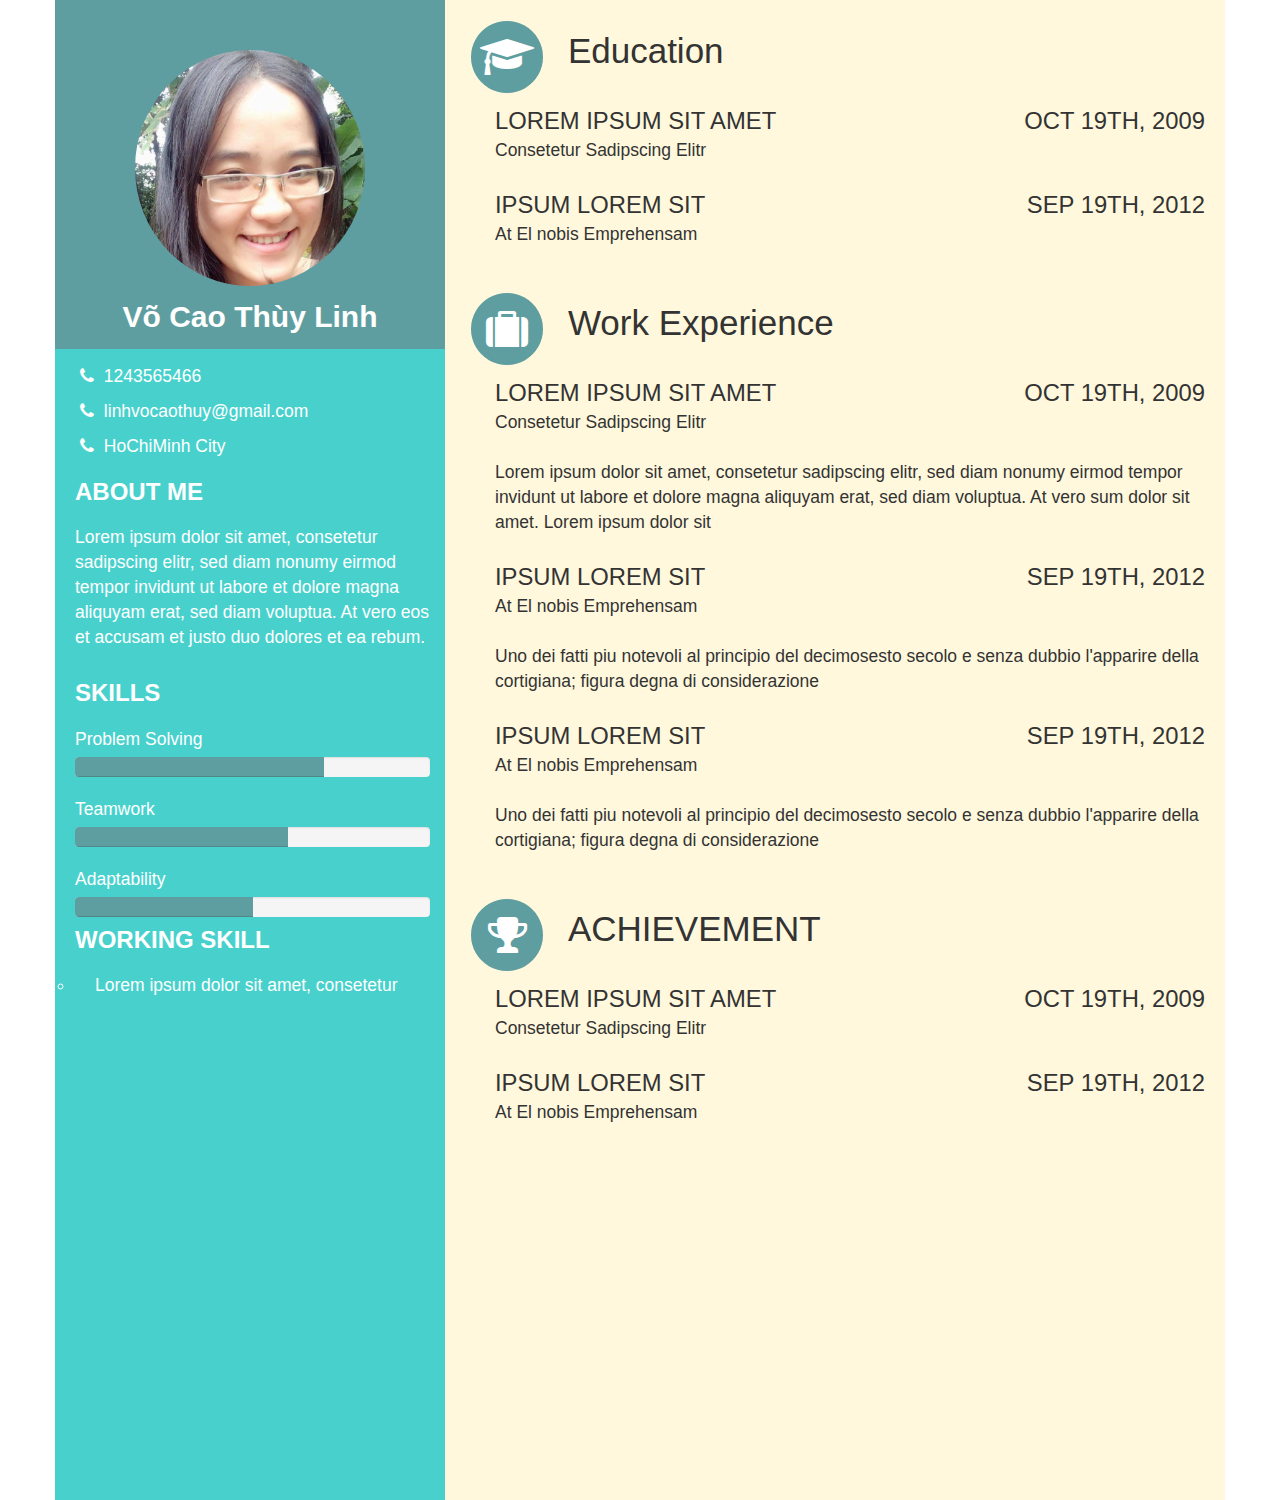
==== CV.html @ 3fe2bc41 "Added new CV" ====
<!DOCTYPE html>
<html>
	<head >
		<link rel="stylesheet" type="text/css" href="css/CV.css">
		
		<link rel="stylesheet" type="text/css" href="css/font-awesome.css">

		<link rel="stylesheet" type="text/css" href="css/bootstrap.css">

		<title>CV - Võ Cao Thùy Linh</title>
		<meta charset="utf-8" content="text/html">
	</head>

	<body>
	<div class="container column" style="background-color:cornsilk; padding: 0px">
		<div class="col-sm-4 column" style="padding: 0px; text-align: center; background-color: #48D1CC; height: 1500px" >

			<div style="background-color: cadetblue">
				<img id="ava" src="ava2.jpg" class="img-circle" width="230" height="236">
				<p class="caption" id="caption"> Võ Cao Thùy Linh </p>
			</div>

<!-- 			CONTACT -->
			<div class="leftcol">
				<ul>
					<li>
					<span class="whitefont">
						<i class="fa fa-phone icon" aria-hidden="true"></i>
							1243565466
					</span>

					</li>
					<li>
					<span class="whitefont">
						<i class="fa fa-phone icon" aria-hidden="true"></i>
							linhvocaothuy@gmail.com
					</span>

					</li>
					<li>
					<span class="whitefont">
						<i class="fa fa-phone icon" aria-hidden="true"></i>
							HoChiMinh City
					</span>

					</li>
				</ul>
			</div>

<!-- 			ABOUT ME -->
			<div class="leftcol">
				<h3 class="title">ABOUT ME</h3>
				<p class="para">
					Lorem ipsum dolor sit amet, consetetur sadipscing elitr, sed diam nonumy eirmod tempor invidunt ut labore et dolore magna aliquyam erat, sed diam voluptua. At vero eos et accusam et justo duo dolores et ea rebum.
				</p>			
			</div>	

<!-- 			SKILL -->
			<div class="leftcol">
				<h3 class="title">SKILLS</h3>
		<!-- Each skill and  progress bar -->
				<div>
				<p class="para">Problem Solving</p>

				<div class="progress-bar2" >
				  <div class="progress" style="margin-bottom: 0px">
				    <div class="progress-bar " role="progressbar"  aria-valuemin="0" aria-valuemax="100" style="width:70%; background-color: cadetblue">
				    </div>
				  </div>
				 </div>
				 </div>
				<div>
				<p class="para">Teamwork</p>

				<div class="progress-bar2" >
				  <div class="progress" style="margin-bottom: 0px">
				    <div class="progress-bar " role="progressbar"  aria-valuemin="0" aria-valuemax="100" style="width:60%; background-color: cadetblue">
				      </div>
				  </div>
				 </div>
				 </div>

				 <p class="para">Adaptability</p>

				<div class="progress-bar2" >
				  <div class="progress" style="margin-bottom: 0px">
				    <div class="progress-bar " role="progressbar"  aria-valuemin="0" aria-valuemax="100" style="width:50%; background-color: cadetblue">
				      </div>
				  </div>
				 </div>
				 </div>
<!-- 		WORKING SKILL -->
			<div class="leftcol">
				<h3 class="title">WORKING SKILL</h3>
				<ul class="bullet" style="padding-top: 0px">
				<li class="para bullet">
					Lorem ipsum dolor sit amet, consetetur 
				</li>			
			</div>	

		</div>

<!-- 		LEFT COLUMN -->
		<div class="col-sm-8 column" style=" padding: 0px; margin: 0px;">
			
<!-- 		EDUCATION -->
			<div>
				<li style="padding-top: 15px" >
					<span class="fa-stack fa-3x right-icon">
				  	<i class="fa fa-circle fa-stack-2x icon-background "></i>
				  	<i class="fa fa-graduation-cap fa-stack-1x" style="color: white"></i>
					</span>
					<span class="title-right">Education</span>


				<li class="sub-title">
					LOREM IPSUM SIT AMET 
					<span class="sub-title-date">OCT 19TH, 2009</span>		
				</li>

				<li class="right-para">
					Consetetur Sadipscing Elitr
				</li>

				<li class="sub-title">
					IPSUM LOREM  SIT
					<span class="sub-title-date">SEP 19TH, 2012</span>		
				</li>

				<li class="right-para">
					At El nobis Emprehensam
				</li>
			</div>

<!-- 			WORK EXPERIENCE -->
			<div>
					<li style="padding-top: 15px" >
					<span class="fa-stack fa-3x right-icon">
				  	<i class="fa fa-circle fa-stack-2x icon-background "></i>
				  	<i class="fa fa-suitcase fa-stack-1x" style="color: white"></i>
					</span>
					<span class="title-right">Work Experience</span>
					</li>

				<li class="sub-title">
					LOREM IPSUM SIT AMET 
					<span class="sub-title-date">OCT 19TH, 2009</span>		
				</li>

				<li class="right-para">
					Consetetur Sadipscing Elitr
				</li>
				<li class="right-para">
					Lorem ipsum dolor sit amet, consetetur sadipscing elitr, sed diam nonumy eirmod tempor invidunt ut labore et dolore magna aliquyam erat, sed diam voluptua. At vero sum dolor sit amet. Lorem ipsum dolor sit
				</li>

				<li class="sub-title">
					IPSUM LOREM  SIT
					<span class="sub-title-date">SEP 19TH, 2012</span>		
				</li>

				<li class="right-para">
					At El nobis Emprehensam
				</li>
				<li class="right-para">
				Uno dei fatti piu notevoli al principio del decimosesto secolo e senza dubbio l'apparire della cortigiana; figura degna di considerazione 
				</li>
			
				<li class="sub-title">
					IPSUM LOREM  SIT
					<span class="sub-title-date">SEP 19TH, 2012</span>		
				</li>

				<li class="right-para">
					At El nobis Emprehensam
				</li>
				<li class="right-para">
				Uno dei fatti piu notevoli al principio del decimosesto secolo e senza dubbio l'apparire della cortigiana; figura degna di considerazione 
				</li>

				</div>

<!-- 			ACHIEVEMENT -->
			<div>

				<li style="padding-top: 15px" >
					<span class="fa-stack fa-3x right-icon">
				  	<i class="fa fa-circle fa-stack-2x icon-background "></i>
				  	<i class="fa fa-trophy fa-stack-1x" style="color: white"></i>
					</span>
					<span class="title-right">ACHIEVEMENT</span>


				<li class="sub-title">
					LOREM IPSUM SIT AMET 
					<span class="sub-title-date">OCT 19TH, 2009</span>		
				</li>

				<li class="right-para">
					Consetetur Sadipscing Elitr
				</li>

				<li class="sub-title">
					IPSUM LOREM  SIT
					<span class="sub-title-date">SEP 19TH, 2012</span>		
				</li>

				<li class="right-para">
					At El nobis Emprehensam
				</li>
			</div>



		</div>

	</div>
	</body>
</html>
---- css/CV.css ----
@font-face {
    font-family: 'texgyreadventorregular';
    src: url('fonts/texgyreadventor-regular-webfont.ttf') format('truetype');
    font-weight: normal;
    font-style: normal;
}
@font-face {
     font-family: 'open_sansregular';
      src:url('fonts/OpenSans-Regular-webfont.ttf') format('truetype');
}
body {
	font-family: 'open_sansregular';
	background:#ffffff;
	font-size: 100%;

}
ul{
	list-style-type: none;
	padding-top: 15px;
	padding-left: 20px;
	margin-bottom: 0px;
}

ul li{
	padding-bottom: 10px;
}
li{
	list-style-type: none;
}



#caption {
	color: white;
	font-weight: bolder;
	font-size: 30px;
	padding: 10px;
	margin-bottom: 0px;
}

#ava{
	/*padding-bottom: 15px;*/
    margin-top: 50px;
}


.bullet{
	list-style-type: circle;
	color: white;
}

.leftcol{
	color: white;
	text-align: left !important;
}

.icon{
	color: white;
	font-size: 18px;
	font-weight: bold;
	padding-right: 5px;
	padding-left: 5px !important;
}

.whitefont{
	font-size: 125%;
	color: white;
}

.title{
	margin-top: 10px !important;
	margin-bottom: 0px !important;
	padding-left: 20px;
	font-weight: bold;
}

.title-right{
	margin-top: 0px !important;
	margin-bottom: 0px !important;
	font-size: 250%;

}

.para{
	padding-top: 20px;
	padding-left: 20px;
	padding-bottom: 20px;
	margin-bottom: 0px;
	font-size: 125%;
}
.icon-round{
	width: 60px;
	height: 60px;
	line-height: 60px;
	border-radius: 50%;
	background-color: cadetblue;
	text-align: center;
	float: left;
}
.mid{
	font-size: 150% !important;
	
}
.text-round{
	float: left;
	height: 60px;
	line-height: 70px;
}
.top-icon{
	height: 60px;
}
.right-icon{
	color: cadetblue;
	margin-top: : 30px !important;
	margin-right: 15px;
	margin-left: 20px;
	margin-bottom: 5px;
	

}
.sub-title{
	text-align: left;
	margin-left: 50px;
	font-size: 170%
}
.sub-title-date{
	float: right;
	padding-right: 20px;
}
.right-para{
	text-align: left;
	margin-left: 50px;
	margin-bottom: 25px;
	font-size: 125%;
}

.progress-bar2{
	margin-left: 20px;
	margin-right: 15px;
	margin-top: -15px;
	margin-bottom: 0px !important;
}
.column{
	height: auto;
}
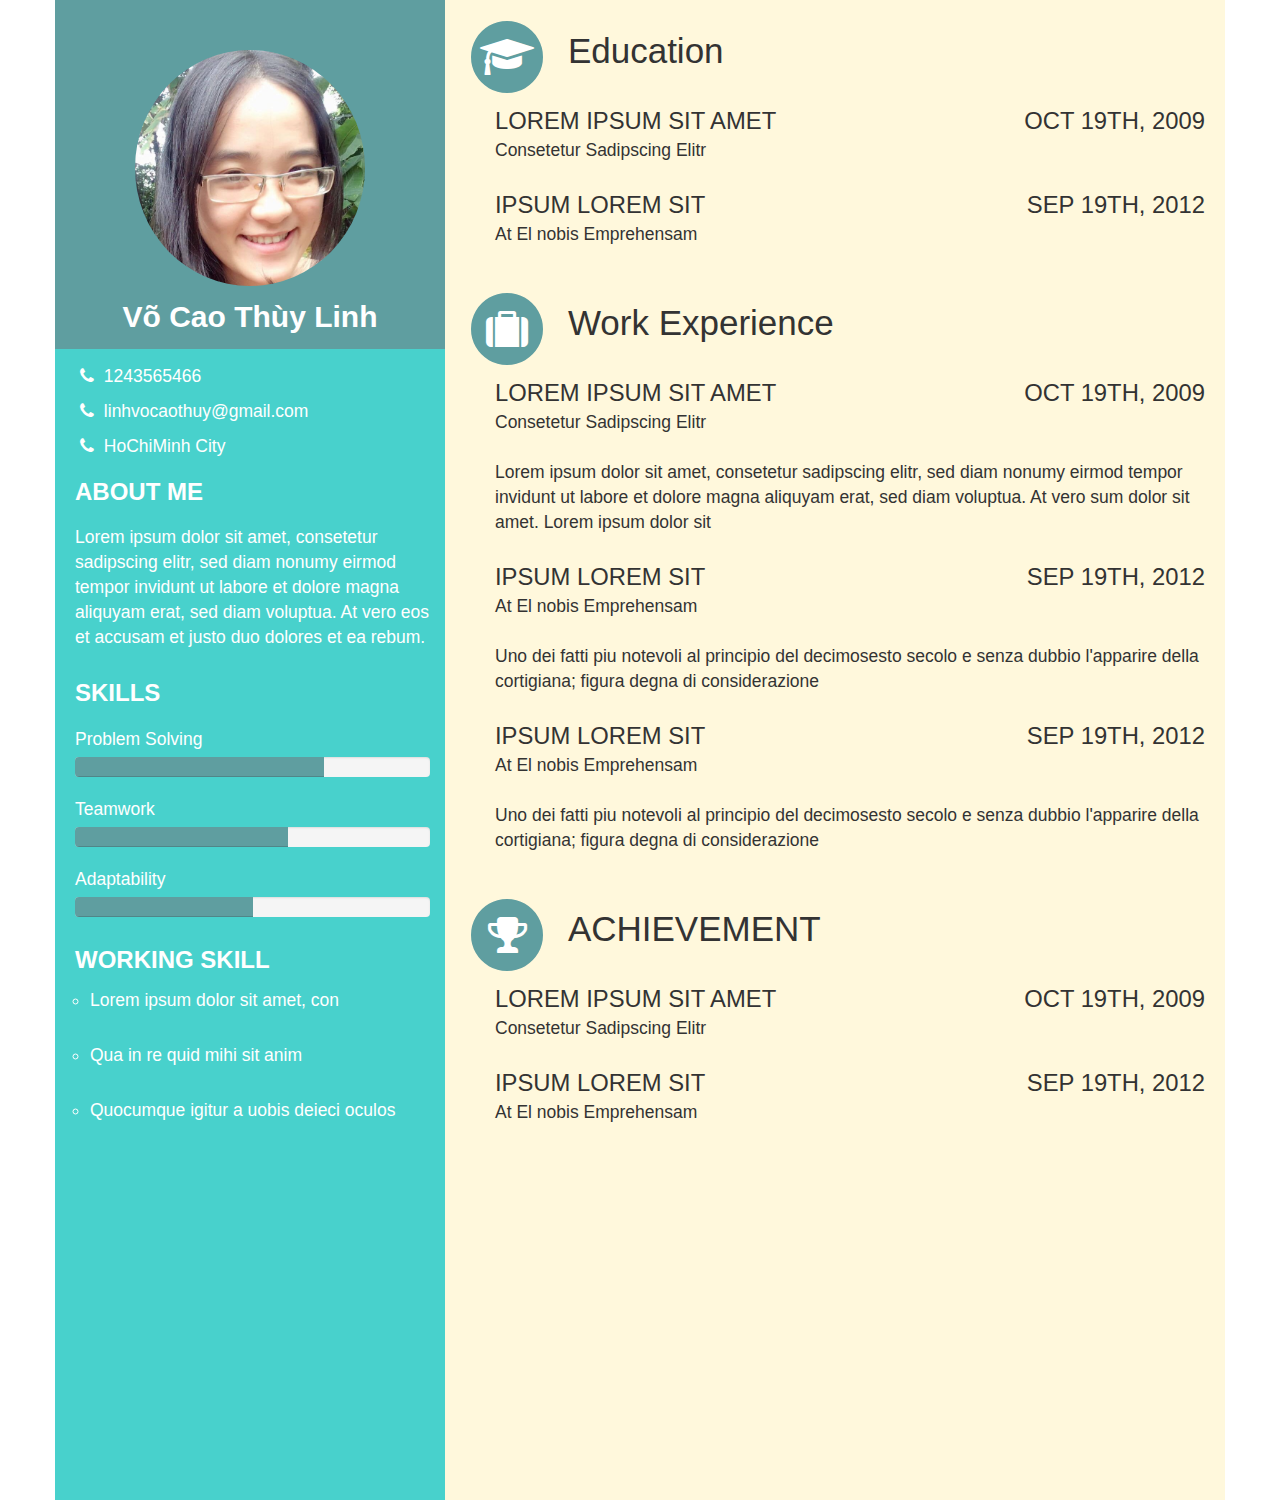
==== commit d32934a7: "Modified" ====
--- a/CV.html
+++ b/CV.html
@@ -90,12 +90,18 @@
 				 </div>
 				 </div>
 <!-- 		WORKING SKILL -->
-			<div class="leftcol">
+			<div class="leftcol" style="margin-top: 30px">
 				<h3 class="title">WORKING SKILL</h3>
-				<ul class="bullet" style="padding-top: 0px">
-				<li class="para bullet">
-					Lorem ipsum dolor sit amet, consetetur 
-				</li>			
+				<ul class="bullet" style="padding-top: 0px; margin-left: 15px">
+				<li class="bullet list">
+					Lorem ipsum dolor sit amet, con 
+				</li>		
+				<li class="bullet list">
+					Qua in re quid mihi sit anim
+				</li>	
+				<li class="bullet list">
+					Quocumque igitur a uobis deieci oculos
+				</li>		
 			</div>	
 
 		</div>
--- a/css/CV.css
+++ b/css/CV.css
@@ -49,6 +49,15 @@
 	color: white;
 }
 
+.list{
+	padding-left: 0px !important;
+	padding-right: 15px;
+	padding-top: 15px;
+	padding-bottom: 15px;
+	margin-bottom: 0px;
+	font-size: 125%;
+
+}
 .leftcol{
 	color: white;
 	text-align: left !important;
